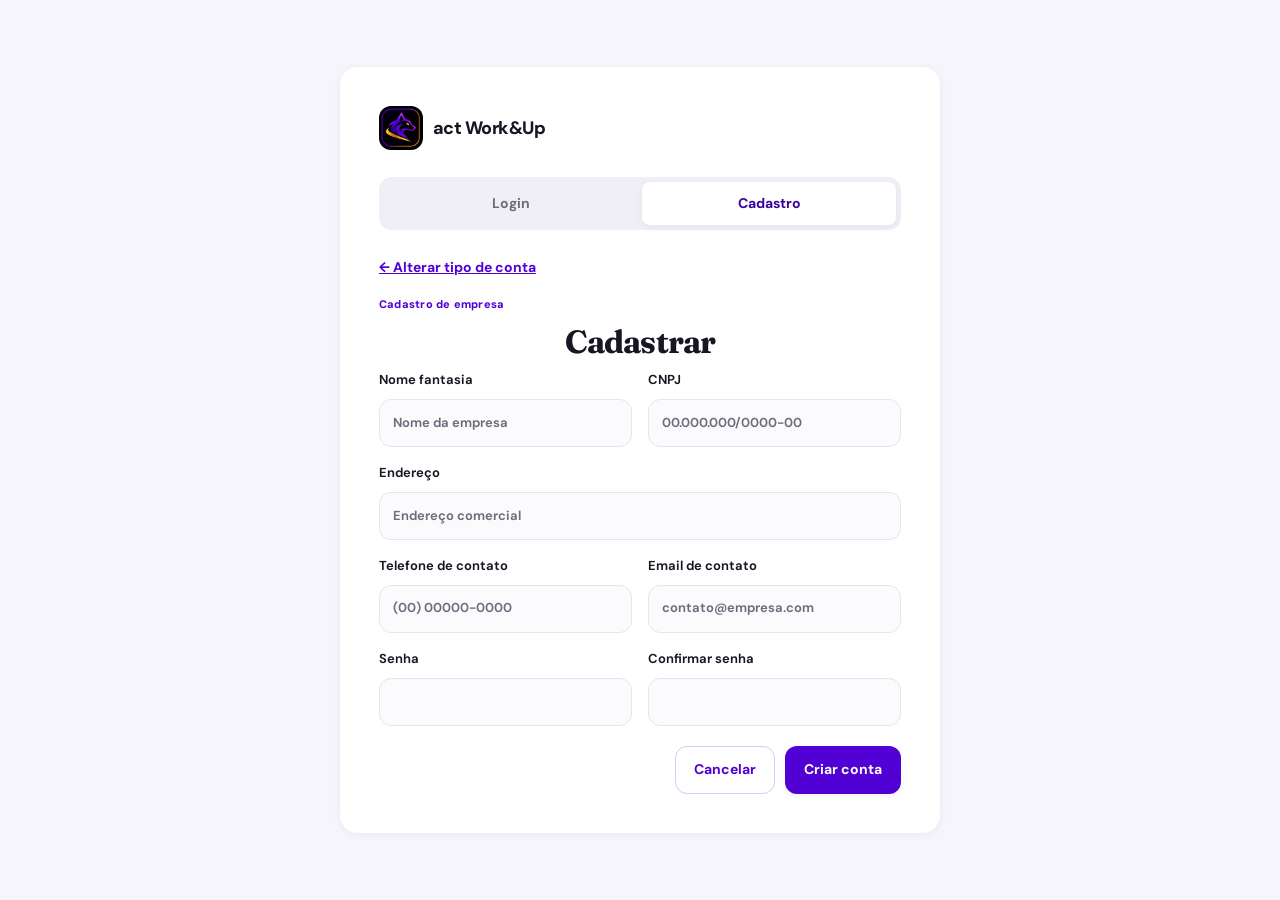
==== cadastro-empresa.html @ 47bf5ed0 "arrumando os caminhos" ====
<!doctype html>
<html lang="pt-BR">
<head>
  <meta charset="utf-8">
  <meta name="viewport" content="width=device-width, initial-scale=1">
  <meta name="theme-color" content="#5101D4">
  <title>Cadastro de empresa — act Work&amp;Up</title>
  <meta name="description" content="Cadastre sua empresa no act Work&amp;Up.">
  <link rel="preconnect" href="https://fonts.googleapis.com">
  <link rel="preconnect" href="https://fonts.gstatic.com" crossorigin>
  <link href="https://fonts.googleapis.com/css2?family=DM+Sans:wght@400;500;600;700;800&family=Fraunces:opsz,wght@9..144,500;9..144,600;9..144,700&display=swap" rel="stylesheet">
  <link rel="stylesheet" href="/style.css?v=6">
</head>
<body>
  <main class="auth-screen active">
    <section class="auth-card auth-card-tall">
      <a class="auth-brand" href="/login">
        <img src="/assets/logo-wolfservices.jpg" alt="">
        <span>act Work&amp;Up</span>
      </a>
      <nav class="auth-tabs" aria-label="Acesso">
        <a class="tab" href="/login">Login</a>
        <span class="tab active" aria-current="page">Cadastro</span>
      </nav>
      <a class="back-link" href="/cadastro-tipo">← Alterar tipo de conta</a>
      <p class="eyebrow">Cadastro de empresa</p>
      <h1 class="registration-title">Cadastrar</h1>
      <form class="form-grid" data-local-form>
        <label>
          Nome fantasia
          <input name="company-name" autocomplete="organization" placeholder="Nome da empresa" required>
        </label>
        <label>
          CNPJ
          <input name="cnpj" inputmode="numeric" autocomplete="off" placeholder="00.000.000/0000-00" required>
        </label>
        <label class="span-2">
          Endereço
          <input name="address" autocomplete="street-address" placeholder="Endereço comercial">
        </label>
        <label>
          Telefone de contato
          <input name="phone" type="tel" inputmode="tel" autocomplete="tel" placeholder="(00) 00000-0000">
        </label>
        <label>
          Email de contato
          <input name="email" type="email" autocomplete="email" placeholder="contato@empresa.com" required>
        </label>
        <label>
          Senha
          <input name="password" type="password" autocomplete="new-password" data-password required>
        </label>
        <label>
          Confirmar senha
          <input name="password-confirmation" type="password" autocomplete="new-password" data-password-confirm required>
        </label>
        <div class="form-actions span-2">
          <a class="btn outline" href="/cadastro-tipo">Cancelar</a>
          <button class="btn primary" type="submit" data-screen="inicio">Criar conta</button>
        </div>
      </form>
    </section>
  </main>
  <script src="/script.js?v=6"></script>
</body>
</html>
---- style.css ----
/* act Work&Up — identidade visual baseada na logo */
:root {
  color-scheme: light;
  --purple: #5101D4;
  --purple-dark: #39009B;
  --purple-soft: #F1EAFE;
  --purple-tint: #F7F2FF;
  --purple-border: #D8C8F5;
  --yellow: #E39F21;
  --yellow-soft: #FFF4D9;
  --yellow-border: #F2DCA9;
  --yellow-ink: #594000;
  --ink-on-yellow: #241600;
  --bg: #F7F6FA;
  --surface-subtle: #FAF9FC;
  --surface-soft: #F1EFF6;
  --input-bg: #FBFAFD;
  --auth-bg: #F7F5FC;
  --ink: #191522;
  --muted: #706B7B;
  --border: #E8E4EF;
  --success: #12613D;
  --success-soft: #E5F5EB;
  --success-border: #B8E5C9;
  --danger: #D93649;
  --warning: var(--yellow-ink);
  --warning-soft: #FFF1CC;
  --night: #201333;
  --lavender: #E5D6FF;
  --white: #FFFFFF;
  --space-1: 4px;
  --space-2: 8px;
  --space-3: 12px;
  --space-4: 16px;
  --space-6: 24px;
  --space-8: 32px;
  --space-12: 48px;
  --space-16: 64px;
  --purple-rgb: 81 1 212;
  --yellow-rgb: 227 159 33;
  --white-rgb: 255 255 255;
  --ink-rgb: 25 21 34;
  --deep-rgb: 12 7 25;
  --shadow-rgb: 20 12 40;
  --photo-overlay-rgb: 16 10 27;
  --hero-overlay-rgb: 28 10 54;
  --card-shadow-rgb: 32 18 59;
  --auth-shadow-rgb: 48 26 91;
  --brand-wash: rgb(var(--purple-rgb) / .11);
  --brand-wash-soft: rgb(var(--purple-rgb) / .025);
  --yellow-wash: rgb(var(--yellow-rgb) / .12);
  --white-translucent: rgb(var(--white-rgb) / .96);
  --overlay-dark: rgb(var(--ink-rgb) / .55);
  --font-body: 'DM Sans', system-ui, -apple-system, BlinkMacSystemFont, 'Segoe UI', sans-serif;
  --font-heading: 'Fraunces', Georgia, serif;
  --text-xs: 12px;
  --text-sm: 14px;
  --text-base: 16px;
  --text-lg: 20px;
  --radius-sm: 8px;
  --radius: 12px;
  --radius-lg: 18px;
  --radius-xl: 24px;
  --radius-pill: 999px;
  --shadow: 0 2px 8px rgb(var(--shadow-rgb) / .05);
  --shadow-strong: 0 12px 32px rgb(var(--deep-rgb) / .14);
  --focus-shadow: 0 0 0 3px rgb(var(--purple-rgb) / .14);
  --content: 1180px;
}
* {
  box-sizing: border-box;
}
html {
  scroll-behavior: smooth;
}
body {
  margin: 0;
  background: var(--bg);
  color: var(--ink);
  font-family: var(--font-body);
  font-size: var(--text-sm);
  line-height: 1.6;
}
button, input, select, textarea {
  font: inherit;
}
button {
  cursor: pointer;
}
img {
  max-width: 100%;
  display: block;
}
.hidden {
  display: none !important;
}
.screen {
  display: none;
  min-height: calc(100vh - 76px);
}
.screen.active {
  display: block;
}
.app-screen {
  padding: 34px 0 64px;
}
.container {
  width: min(var(--content), calc(100% - 48px));
  margin-inline: auto;
}
h1, h2, h3, p {
  margin-top: 0;
}
h1, h2, h3 {
  font-family: var(--font-heading);
}
h1 {
  font-size: clamp(32px, 4vw, 46px);
  line-height: 1.14;
  letter-spacing: -.025em;
  margin-bottom: var(--space-3);
}
h2 {
  font-size: 24px;
  line-height: 1.25;
  letter-spacing: -.015em;
  margin-bottom: var(--space-2);
}
h3 {
  font-size: var(--text-lg);
  line-height: 1.35;
  margin-bottom: var(--space-2);
}
.muted {
  color: var(--muted);
}
.eyebrow {
  color: var(--purple);
  font-size: 11px;
  font-weight: 800;
  letter-spacing: .02em;
  margin-bottom: 10px;
}
.section-heading h2::after {
  content: '';
  display: block;
  width: 38px;
  height: 3px;
  margin-top: 9px;
  border-radius: var(--radius-pill);
  background: var(--yellow);
}
.btn {
  min-height: 44px;
  padding: 11px 18px;
  border: 1px solid transparent;
  border-radius: var(--radius);
  display: inline-flex;
  align-items: center;
  justify-content: center;
  gap: 9px;
  text-decoration: none;
  font-size: 14px;
  font-weight: 700;
  transition: transform .18s ease, background .18s ease, box-shadow .18s ease;
}
.btn.primary {
  color: var(--white);
  background: var(--purple);
  box-shadow: var(--shadow);
}
.btn.primary:hover {
  background: var(--purple-dark);
}
.btn.outline {
  color: var(--purple);
  background: var(--white);
  border-color: var(--purple-border);
}
.btn.gold-btn {
  color: var(--ink-on-yellow);
  background: var(--yellow);
}
.btn.small {
  min-height: 36px;
  padding: 8px 13px;
  font-size: 12px;
}
.btn.full {
  width: 100%;
}
.inline-action, .text-action, .back-link {
  border: 0;
  background: none;
  padding: 0;
  color: var(--purple);
  font-weight: 700;
}
.inline-action:hover, .text-action:hover, .back-link:hover {
  color: var(--purple-dark);
  text-decoration: underline;
}
.back-link {
  display: inline-block;
  margin-bottom: 20px;
}
/* Autenticação */
.auth-screen {
  min-height: 100vh;
  padding: 40px 18px;
  display: none;
  align-items: center;
  justify-content: center;
  position: relative;
  isolation: isolate;
  overflow: hidden;
  background: var(--auth-bg);
}
.auth-screen::before, .auth-screen::after {
  display: none;
}
.auth-screen.active {
  display: flex;
}
.auth-card {
  width: min(100%, 450px);
  padding: 38px;
  color: var(--ink);
  background: var(--white-translucent);
  border: 1px solid rgb(var(--white-rgb) / .9);
  border-radius: var(--radius-lg);
  box-shadow: var(--shadow);
}
.auth-card-tall {
  width: min(100%, 600px);
  max-height: calc(100vh - 56px);
  overflow-y: auto;
}
.auth-brand, .brand {
  display: inline-flex;
  align-items: center;
  gap: 10px;
  text-decoration: none;
  font-weight: 800;
  letter-spacing: -.03em;
}
.auth-brand {
  color: var(--ink);
  margin-bottom: 27px;
  font-size: 18px;
}
.auth-brand img {
  width: 44px;
  height: 44px;
  object-fit: cover;
  border-radius: var(--radius);
}
.auth-card h1 {
  font-size: 32px;
  margin-bottom: 10px;
}
.auth-card .eyebrow {
  color: var(--purple);
}
.auth-card .muted, .auth-card .auth-foot {
  color: var(--muted);
}
.form-feedback {
  min-height: 0;
  margin: 0;
  color: var(--muted);
  font-size: 13px;
}
.form-feedback:not(:empty) {
  margin-top: 8px;
}
.auth-tabs {
  display: grid;
  grid-template-columns: 1fr 1fr;
  gap: 4px;
  padding: 4px;
  margin-bottom: 26px;
  background: var(--surface-soft);
  border: 1px solid var(--surface-soft);
  border-radius: var(--radius);
}
.tab {
  display: flex;
  align-items: center;
  justify-content: center;
  border: 0;
  border-radius: var(--radius-sm);
  padding: 10px;
  background: transparent;
  color: var(--muted);
  font-weight: 700;
  text-align: center;
  text-decoration: none;
  transition: background .18s, color .18s, box-shadow .18s;
}
.tab:hover {
  color: var(--purple);
}
.tab.active {
  color: var(--purple-dark);
  background: var(--white);
  box-shadow: var(--shadow);
}
.form-stack, .form-grid {
  display: grid;
  gap: var(--space-4);
}
.form-grid {
  grid-template-columns: 1fr 1fr;
}
.form-stack label, .form-grid label, .payment-summary label {
  display: grid;
  gap: 8px;
  font-size: 13px;
  font-weight: 650;
}
.auth-card input {
  min-height: 48px;
  background: var(--input-bg);
  color: var(--ink);
  border-color: var(--border);
  transition: border-color .18s, box-shadow .18s, background .18s;
}
.auth-card input:focus {
  background: var(--white);
}
input, select, textarea {
  width: 100%;
  min-height: 44px;
  padding: 11px 13px;
  border: 1px solid var(--border);
  border-radius: var(--radius);
  background: var(--white);
  color: var(--ink);
  outline: none;
}
input::placeholder,
textarea::placeholder {
  color: var(--muted);
  opacity: 1;
}
textarea {
  resize: vertical;
}
input:focus, select:focus, textarea:focus {
  border-color: var(--purple);
  box-shadow: var(--focus-shadow);
}
:where(a, button, input, select, textarea, summary):focus-visible {
  outline: 3px solid var(--purple-dark);
  outline-offset: 3px;
}
.btn.primary:focus-visible {
  outline-color: var(--yellow);
  box-shadow: var(--focus-shadow);
}
.btn.gold-btn:focus-visible {
  outline-color: var(--purple-dark);
}
.auth-card .text-action {
  color: var(--purple);
  justify-self: end;
  font-size: 12px;
}
.auth-card .btn.primary {
  min-height: 48px;
  border-radius: var(--radius);
}
.auth-foot {
  margin: 23px 0 0;
  text-align: center;
  font-size: 13px;
}
.inline-action {
  font-size: inherit;
}
.auth-card .inline-action, .auth-card .back-link {
  color: var(--purple);
}
.span-2 {
  grid-column: span 2;
}
.form-actions {
  display: flex;
  justify-content: flex-end;
  gap: 10px;
  margin-top: 4px;
}
.choice-card {
  width: min(100%, 550px);
}
.choice-card h1 {
  max-width: 430px;
}
.registration-title {
  margin: 0 auto 10px;
  text-align: center;
}
.registration-eyebrow,
.registration-intro {
  text-align: center;
}
.choice-card > .muted {
  margin-bottom: 23px;
}
.choice-option {
  width: 100%;
  display: flex;
  align-items: center;
  gap: 14px;
  text-align: left;
  padding: 17px;
  margin-top: 12px;
  border: 1px solid var(--border);
  border-radius: var(--radius);
  background: var(--white);
  color: var(--ink);
  box-shadow: var(--shadow);
  transition: transform .18s ease, border-color .18s ease, box-shadow .18s ease, background .18s ease;
}
.choice-option:hover {
  transform: translateY(-2px);
  background: var(--purple-tint);
  border-color: var(--purple-border);
  box-shadow: var(--shadow-strong);
}
.choice-option span:nth-child(2) {
  display: grid;
  gap: 3px;
}
.choice-option small {
  color: var(--muted);
  line-height: 1.4;
}
.choice-icon {
  width: 44px;
  height: 44px;
  flex: 0 0 44px;
  display: grid;
  place-items: center;
  border-radius: 13px;
  color: var(--purple);
  background: var(--purple-soft);
  font-size: 23px;
}
.choice-option .arrow {
  margin-left: auto;
  font-size: 22px;
}
.auth-card .back-link {
  margin-bottom: 18px;
}
/* Navegação principal */
.site-header {
  min-height: 76px;
  display: flex;
  align-items: center;
  justify-content: space-between;
  gap: 24px;
  padding: 10px max(var(--space-6), calc((100% - var(--content))/2));
  background: var(--white);
  border-bottom: 1px solid var(--border);
  position: sticky;
  top: 0;
  z-index: 20;
}
.brand {
  color: var(--ink);
  font-size: 19px;
  white-space: nowrap;
}
.brand img {
  width: 42px;
  height: 42px;
  object-fit: cover;
  border-radius: 12px;
}
.main-nav {
  display: flex;
  align-items: center;
  gap: 8px;
}
.nav-link {
  display: inline-flex;
  align-items: center;
  gap: 7px;
  border: 0;
  background: transparent;
  color: var(--muted);
  padding: 10px 13px;
  border-radius: 9px;
  font-size: 13px;
  font-weight: 600;
  white-space: nowrap;
}
.nav-link .ui-icon {
  width: 16px;
  height: 16px;
  flex-basis: 16px;
}
.nav-link:hover, .nav-link.active {
  color: var(--purple);
  background: var(--purple-soft);
}
.user-menu {
  display: flex;
  align-items: center;
  gap: 9px;
  border: 0;
  background: transparent;
  font-size: 13px;
  font-weight: 700;
  white-space: nowrap;
}
#site-header .user-menu .avatar {
  color: var(--white);
  background: var(--purple);
}
#site-header .user-menu .avatar img {
  display: none;
}
.avatar {
  width: 38px;
  height: 38px;
  flex: 0 0 auto;
  display: inline-grid;
  place-items: center;
  border-radius: 50%;
  background: var(--purple-soft);
  color: var(--purple-dark);
  font-size: 12px;
  font-weight: 800;
}
.avatar.gold {
  background: var(--yellow-soft);
  color: var(--yellow-ink);
}
.avatar.xl {
  width: 58px;
  height: 58px;
  font-size: 16px;
}
/* Início */
.hero {
  position: relative;
  isolation: isolate;
  display: flex;
  flex-direction: column;
  justify-content: space-between;
  gap: 48px;
  width: 100vw;
  max-width: none;
  min-height: calc(100svh - 76px);
  margin: -34px calc(50% - 50vw) 48px;
  padding: clamp(72px, 10vh, 120px) max(24px, calc((100% - var(--content))/2)) 64px;
  overflow: visible;
  color: var(--white);
  background-color: #152942;
  background-image:
    radial-gradient(circle, rgb(255 255 255 / .12) 1px, transparent 1.5px),
    url("https://st2.depositphotos.com/3591429/8024/i/450/depositphotos_80242242-stock-photo-group-of-diverse-people-working.jpg");
  background-size: 30px 30px, cover;
  background-position: center, center;
  background-repeat: repeat, no-repeat;
}
.hero::before {
  content: '';
  position: absolute;
  z-index: -1;
  inset: 0;
  background: rgb(17 34 58 / .9);
}
.hero-copy {
  position: relative;
  z-index: 1;
  width: min(100%, 980px);
}
.hero-copy .eyebrow {
  color: #F1B84C;
  font-size: 12px;
  letter-spacing: .11em;
  text-transform: uppercase;
}
.hero-copy h1 {
  max-width: 980px;
  margin-bottom: var(--space-4);
  color: var(--white);
  font-size: clamp(48px, 6vw, 76px);
  line-height: 1.06;
  letter-spacing: -.035em;
}
.hero-copy h1 span {
  display: block;
  color: var(--yellow);
}
.hero-copy > p:not(.eyebrow) {
  max-width: 570px;
  margin-bottom: var(--space-6);
  color: rgb(255 255 255 / .84);
  font-size: clamp(16px, 1.5vw, 19px);
}
.hero-cta {
  min-height: 48px;
  padding-inline: 22px;
  border-color: rgb(255 255 255 / .78);
  border-radius: var(--radius-pill);
  color: var(--white);
  background: transparent;
}
.hero-cta:focus-visible {
  outline: 3px solid var(--yellow);
  outline-offset: 3px;
}
.hero .hero-cta:hover {
  transform: none;
}
.hero-benefits {
  position: relative;
  z-index: 1;
  display: grid;
  grid-template-columns: repeat(3, minmax(0, 1fr));
  gap: var(--space-4);
  width: min(100%, var(--content));
  margin: 0 auto;
  transform: translateY(40px);
}
.hero-benefit {
  display: flex;
  align-items: flex-start;
  gap: var(--space-3);
  min-width: 0;
  min-height: 112px;
  padding: 22px;
  border: 1px solid var(--border);
  border-radius: var(--radius);
  color: var(--ink);
  background: var(--white);
  box-shadow: var(--shadow-strong);
}
.hero-benefit-icon {
  width: 42px;
  height: 42px;
  flex: 0 0 42px;
  display: grid;
  place-items: center;
  border-radius: var(--radius-sm);
  color: var(--purple);
  background: var(--purple-soft);
}
.hero-benefit-icon .ui-icon {
  width: 21px;
  height: 21px;
}
.hero-benefit h2 {
  margin: 1px 0 5px;
  font-family: var(--font-body);
  font-size: 15px;
  font-weight: 700;
  line-height: 1.35;
}
.hero-benefit p {
  margin: 0;
  color: var(--muted);
  font-size: 13px;
  line-height: 1.45;
}
.screen.active .hero-benefit {
  animation: hero-benefit-entry .4s ease-out both;
}
@keyframes hero-benefit-entry {
  from {
    opacity: 0;
    transform: translateY(8px);
  }
  to {
    opacity: 1;
    transform: translateY(0);
  }
}
.search-band {
  display: flex;
  justify-content: space-between;
  align-items: center;
  gap: 24px;
  padding: var(--space-6) 28px;
  border: 1px solid var(--border);
  border-radius: var(--radius-lg);
  background: var(--white);
  box-shadow: var(--shadow);
}
.search-band h2 {
  margin-bottom: 0;
}
.search-form {
  display: flex;
  width: min(560px, 58%);
  gap: 10px;
}
.section-block {
  padding-top: var(--space-12);
}
.section-heading {
  display: flex;
  align-items: center;
  justify-content: space-between;
  gap: 20px;
  margin-bottom: 22px;
}
.section-heading p {
  margin-bottom: 0;
}
.service-grid {
  display: grid;
  grid-template-columns: repeat(4, minmax(0, 1fr));
  gap: var(--space-4);
}
#inicio .service-grid {
  grid-template-columns: repeat(12, minmax(0, 1fr));
}
#inicio .service-card:nth-child(1),
#inicio .service-card:nth-child(4) {
  grid-column: span 7;
}
#inicio .service-card:nth-child(2),
#inicio .service-card:nth-child(3) {
  grid-column: span 5;
}
.service-card {
  overflow: hidden;
  border: 1px solid var(--border);
  border-radius: var(--radius-lg);
  background: var(--white);
  box-shadow: var(--shadow);
  transition: transform .18s ease, border-color .18s ease, box-shadow .18s ease;
}

.service-photo {
  min-height: 150px;
  display: flex;
  align-items: flex-end;
  justify-content: space-between;
  padding: 14px;
  color: var(--white);
  background-size: cover;
  background-position: center;
  position: relative;
  isolation: isolate;
}
.service-card .service-photo {
  min-height: 176px;
}
#inicio .service-card:nth-child(1) .service-photo,
#inicio .service-card:nth-child(4) .service-photo {
  min-height: 210px;
}
.service-photo::before {
  content: '';
  position: absolute;
  inset: 0;
  z-index: 0;
  background: rgb(var(--photo-overlay-rgb) / .48);
}
.service-photo > * {
  position: relative;
  z-index: 1;
}
.service-card .service-photo > span {
  display: inline-flex;
  align-items: center;
  gap: 7px;
  font-size: 12px;
  font-weight: 700;
}
.service-card .service-photo .ui-icon {
  width: 17px;
  height: 17px;
  flex-basis: 17px;
}
.photo-design {
  background-image: url('https://images.unsplash.com/photo-1545235617-9465d2a55698?auto=format&fit=crop&w=800&q=80');
}
.photo-repair {
  background-image: url('https://images.unsplash.com/photo-1581578731548-c64695cc6952?auto=format&fit=crop&w=800&q=80');
}
.photo-web {
  background-image: url('https://images.unsplash.com/photo-1498050108023-c5249f4df085?auto=format&fit=crop&w=800&q=80');
}
.photo-lessons {
  background-image: url('https://images.unsplash.com/photo-1509062522246-3755977927d7?auto=format&fit=crop&w=800&q=80');
}
.favorite {
  width: 44px;
  height: 44px;
  display: grid;
  place-items: center;
  border: 0;
  border-radius: 50%;
  background: rgb(var(--white-rgb) / .94);
  color: var(--purple);
  font-size: 21px;
}
.favorite.active {
  color: var(--danger);
}
.favorite .ui-icon {
  width: 20px;
  height: 20px;
}
.favorite.active .ui-icon {
  fill: currentColor;
}
.service-content {
  padding: var(--space-4);
}
.tag {
  display: inline-block;
  padding: 4px 8px;
  margin-bottom: 9px;
  border-radius: var(--radius-pill);
  color: var(--purple-dark);
  background: var(--purple-soft);
  font-size: 10px;
  font-weight: 800;
}
.service-content > p {
  min-height: 42px;
  margin-bottom: 14px;
  color: var(--muted);
  font-size: 12px;
}
.provider {
  display: flex;
  align-items: center;
  gap: 9px;
  padding-top: 12px;
  border-top: 1px solid var(--border);
}
.provider > span:last-child {
  display: grid;
  gap: 1px;
}
.provider strong {
  font-size: 11px;
}
.provider small {
  display: inline-flex;
  align-items: center;
  gap: 3px;
  color: var(--muted);
  font-size: 10px;
}
.provider small .ui-icon {
  width: 12px;
  height: 12px;
  flex-basis: 12px;
  color: var(--yellow-ink);
}
.provider .avatar {
  width: 32px;
  height: 32px;
}
.card-bottom {
  display: flex;
  align-items: center;
  justify-content: space-between;
  gap: 8px;
  margin-top: 14px;
}
.card-bottom > strong {
  font-size: 11px;
}
.professional-grid {
  display: grid;
  grid-template-columns: repeat(5, 1fr);
  gap: 14px;
}
.professional-card {
  display: grid;
  justify-items: center;
  gap: 5px;
  padding: 20px 10px;
  border: 1px solid var(--border);
  border-radius: var(--radius);
  background: var(--white);
  text-align: center;
  transition: transform .18s ease, border-color .18s ease, background .18s ease;
}
.professional-card strong {
  font-size: 12px;
}
.professional-card small {
  color: var(--muted);
  font-size: 10px;
}
.rating {
  display: inline-flex;
  align-items: center;
  gap: 4px;
  color: var(--yellow-ink);
  font-size: 12px;
  font-weight: 700;
}
.rating .ui-icon,
.review-card > div span .ui-icon {
  width: 14px;
  height: 14px;
  flex-basis: 14px;
}
.rating-star {
  color: var(--yellow-ink);
}
.trust-strip {
  display: grid;
  grid-template-columns: repeat(3,1fr);
  gap: 20px;
  padding: 26px;
  margin-top: var(--space-12);
  border-radius: var(--radius-lg);
  background: var(--night);
  color: var(--white);
}
.trust-strip .trust-item {
  display: grid;
  grid-template-columns: 42px minmax(0,1fr);
  align-items: center;
  gap: 4px 12px;
}
.trust-item .ui-icon {
  grid-row: span 2;
  width: 42px;
  height: 42px;
  padding: 10px;
  border-radius: 12px;
  color: var(--lavender);
  background: rgb(var(--white-rgb) / .1);
}
.trust-item strong, .trust-item span {
  grid-column: 2;
}
.trust-strip strong {
  font-size: 14px;
}
.trust-strip span {
  color: rgb(var(--white-rgb) / .68);
  font-size: 12px;
}
.provider-cta {
  display: flex;
  justify-content: space-between;
  align-items: center;
  gap: 24px;
  margin-top: 26px;
  padding: var(--space-8);
  border: 1px solid var(--yellow-border);
  border-radius: var(--radius-lg);
  background: var(--yellow-soft);
}
.provider-cta h2 {
  margin-bottom: 6px;
}
.provider-cta p:last-child {
  margin-bottom: 0;
  color: var(--yellow-ink);
}
/* Explorar e conteúdo interno */
.page-intro {
  padding: 18px 0 30px;
}
.page-intro h1 {
  margin-bottom: 8px;
}
.breadcrumb {
  color: var(--muted);
  font-size: 12px;
  margin-bottom: 20px;
}
.breadcrumb button {
  border: 0;
  padding: 0;
  background: none;
  color: var(--purple);
}
.explore-panel {
  padding: var(--space-6);
  border: 1px solid var(--border);
  border-radius: var(--radius-lg);
  background: var(--white);
}
.filters {
  display: grid;
  grid-template-columns: 2fr 1fr 1.2fr 1fr auto;
  align-items: end;
  gap: 12px;
  padding-bottom: 24px;
  border-bottom: 1px solid var(--border);
}
.filters label {
  display: grid;
  gap: 7px;
  font-size: 12px;
  font-weight: 700;
}
.filters input, .filters select {
  font-size: 12px;
}
.results-heading {
  margin-top: 28px;
}
.empty-state {
  padding: 40px;
  text-align: center;
  color: var(--muted);
}
/* Painéis, pedidos e pagamento */
.panel {
  padding: var(--space-6);
  border: 1px solid var(--border);
  border-radius: var(--radius-lg);
  background: var(--white);
  box-shadow: var(--shadow);
}
.payment-layout {
  max-width: 760px;
}
.payment-summary {
  padding: 30px;
}
.payment-summary h2 {
  display: flex;
  align-items: center;
  gap: 9px;
}
.payment-summary h2 .ui-icon {
  color: var(--purple);
}
.payment-summary h2 {
  margin-bottom: 24px;
}
.summary-row {
  display: flex;
  justify-content: space-between;
  gap: 16px;
  padding: 13px 0;
  border-bottom: 1px solid var(--border);
  font-size: 13px;
}
.summary-row span {
  color: var(--muted);
}
.summary-row.total {
  padding-block: 18px;
  font-size: 16px;
}
.summary-row.total strong {
  color: var(--purple);
}
.pix-code {
  display: flex;
  align-items: center;
  gap: 22px;
  padding: 24px 0;
}
.qr-placeholder {
  width: 150px;
  height: 150px;
  display: grid;
  place-items: center;
  flex: 0 0 auto;
  border: 1px dashed var(--purple-border);
  border-radius: 12px;
  color: var(--purple);
  background: var(--purple-tint);
  font-weight: 800;
  text-align: center;
}
.copy-field {
  display: flex;
  gap: 8px;
}
.secure-note {
  padding: 16px;
  margin-top: 20px;
  border-radius: 12px;
  background: var(--success-soft);
  color: var(--success);
}
.secure-note strong {
  display: flex;
  align-items: center;
  gap: 8px;
}
.secure-note .ui-icon {
  width: 20px;
  height: 20px;
  flex-basis: 20px;
}
.secure-note p {
  margin: 4px 0 0;
  font-size: 12px;
}
.payment-status {
  display: flex;
  gap: 12px;
  align-items: center;
  padding: 17px;
  margin-top: 16px;
  border: 1px solid var(--yellow-border);
  border-radius: 12px;
  background: var(--yellow-soft);
}
.payment-status > .ui-icon {
  width: 20px;
  height: 20px;
  flex-basis: 20px;
  color: var(--warning);
}
.payment-status small {
  display: block;
  color: var(--muted);
  margin-top: 3px;
}
.status-dot {
  width: 10px;
  height: 10px;
  border-radius: 50%;
  background: var(--warning);
}
.dashboard-columns {
  display: grid;
  grid-template-columns: 1fr 1fr;
  gap: 20px;
  align-items: stretch;
}
.order-card {
  padding: 17px;
  margin-top: 14px;
  border: 1px solid var(--border);
  border-radius: 12px;
  background: var(--white);
}
.order-card h3 {
  margin-top: 9px;
}
.order-card p {
  color: var(--muted);
  font-size: 12px;
}
.order-footer {
  display: flex;
  align-items: center;
  justify-content: space-between;
  gap: 10px;
  padding-top: 12px;
  border-top: 1px solid var(--border);
  font-size: 12px;
}
.status-pill {
  display: inline-flex;
  align-items: center;
  gap: 5px;
  padding: 5px 9px;
  border-radius: 20px;
  font-size: 10px;
  font-weight: 800;
}
.status-pill .ui-icon {
  width: 13px;
  height: 13px;
  flex-basis: 13px;
}
.status-pill.pending {
  color: var(--yellow-ink);
  background: var(--warning-soft);
}
.status-pill.success {
  color: var(--success);
  background: var(--success-soft);
}
.wide {
  display: flex;
  justify-content: space-between;
  align-items: center;
  gap: 20px;
}
.wide > div:last-child {
  display: grid;
  justify-items: end;
  gap: 10px;
}
.provider-services {
  align-self: stretch;
  display: flex;
  flex-direction: column;
  align-items: flex-start;
  justify-content: center;
}
.provider-services .muted {
  max-width: 390px;
  margin-bottom: 20px;
}
.service-dialog {
  width: min(560px, calc(100% - 32px));
  max-height: min(90vh, 850px);
  overflow-y: auto;
  padding: 28px;
  border: 1px solid var(--border);
  border-radius: var(--radius-lg);
  color: var(--ink);
  background: var(--white);
  box-shadow: var(--shadow-strong);
}
.service-dialog[open] {
  display: block;
}
.service-dialog::backdrop {
  background: var(--overlay-dark);
  backdrop-filter: blur(3px);
}
.service-dialog-header {
  display: flex;
  align-items: flex-start;
  justify-content: space-between;
  gap: 18px;
}
.service-dialog-header .eyebrow {
  margin-bottom: 5px;
}
.service-dialog-header h2 {
  margin-bottom: 0;
}
.service-dialog > .muted {
  margin: 10px 0 20px;
}
.dialog-close {
  width: 36px;
  height: 36px;
  flex: 0 0 36px;
  display: grid;
  place-items: center;
  border: 0;
  border-radius: 50%;
  color: var(--muted);
  background: var(--surface-soft);
  font-size: 24px;
  line-height: 1;
}
.dialog-close:hover {
  color: var(--ink);
  background: var(--surface-soft);
}
.service-dialog .form-actions {
  justify-content: flex-end;
}
/* Configurações */
.settings-layout {
  display: grid;
  grid-template-columns: 260px 1fr;
  gap: 20px;
  align-items: start;
}
.settings-menu {
  display: grid;
  gap: 7px;
}
.settings-item {
  display: flex;
  align-items: center;
  gap: 10px;
  border: 0;
  border-radius: 9px;
  padding: 12px;
  background: transparent;
  color: var(--muted);
  text-align: left;
  font-weight: 600;
}
.settings-item .ui-icon {
  width: 17px;
  height: 17px;
  flex-basis: 17px;
}
.settings-item.active, .settings-item:hover {
  color: var(--purple);
  background: var(--purple-soft);
}
.account-mini {
  display: flex;
  align-items: center;
  gap: 10px;
  padding-top: 18px;
  margin-top: 16px;
  border-top: 1px solid var(--border);
}
.account-mini div {
  display: grid;
}
.account-mini strong {
  font-size: 12px;
}
.account-mini small {
  color: var(--muted);
  font-size: 10px;
}
.settings-pane {
  display: none;
}
.settings-pane.active {
  display: block;
}
.profile-edit {
  display: flex;
  align-items: center;
  gap: 18px;
  padding: 20px 0;
  margin: 12px 0;
  border-block: 1px solid var(--border);
}
.profile-edit p {
  margin: 3px 0 10px;
  font-size: 12px;
}
.settings-pane input[type="checkbox"] {
  width: auto;
  min-height: 0;
  margin-right: 8px;
  accent-color: var(--purple);
}
.settings-pane label:has(input[type="checkbox"]) {
  display: flex;
  align-items: center;
  font-weight: 500;
}
.profile-avatar {
  width: 82px;
  height: 82px;
  font-size: 22px;
}
/* Perfil público */
.public-profile {
  padding: 0;
  overflow: hidden;
}
.profile-cover {
  min-height: 230px;
  align-items: flex-start;
}
.cover-label {
  display: inline-flex;
  align-items: center;
  gap: 8px;
  max-width: 100%;
  padding: 9px 12px;
  border: 1px solid rgb(var(--white-rgb) / .25);
  border-radius: 999px;
  background: rgb(var(--photo-overlay-rgb) / .56);
  font-size: 13px;
  font-weight: 700;
  line-height: 1.35;
}
.ui-icon {
  width: 18px;
  height: 18px;
  flex: 0 0 18px;
  display: inline-block;
}
.public-profile-head {
  padding-bottom: 20px;
  border-bottom: 1px solid var(--border);
}
.public-person {
  display: flex;
  align-items: flex-start;
  gap: 18px;
  padding: 0 28px;
  position: relative;
}
.public-person > div {
  min-width: 0;
  padding-top: 14px;
}
.public-person .profile-avatar {
  transform: translateY(-34px);
}
.public-person .eyebrow {
  margin-bottom: 5px;
}
.public-person h1 {
  font-size: 28px;
  margin-bottom: 3px;
}
.public-info-grid {
  display: grid;
  grid-template-columns: 1.5fr 1fr;
  gap: 30px;
  padding: 28px;
}
.public-info-grid h2 {
  font-size: 19px;
  margin-top: 18px;
}
.public-info-grid p {
  color: var(--muted);
  font-size: 13px;
}
.info-box {
  padding: 17px;
  margin-bottom: 12px;
  border: 1px solid var(--border);
  border-radius: 12px;
}
.icon-heading {
  display: flex;
  align-items: center;
  gap: 8px;
}
.icon-heading .ui-icon, .info-box p .ui-icon {
  color: var(--purple);
}
.info-box p {
  display: flex;
  align-items: flex-start;
  gap: 9px;
  margin: 8px 0 0;
  line-height: 1.45;
}
.info-box p .ui-icon {
  margin-top: 1px;
}
.reviews-block {
  padding: 24px 28px;
  border-top: 1px solid var(--border);
}
.reviews-block h2 {
  display: flex;
  align-items: center;
  gap: 9px;
}
.reviews-block h2 .ui-icon {
  color: var(--yellow);
}
.reviews-block p {
  margin-bottom: 0;
}
.profile-actions {
  display: flex;
  justify-content: flex-end;
  gap: 10px;
  padding: 20px 28px;
  background: var(--surface-subtle);
}
/* Mensagens */
.messages-layout {
  display: grid;
  grid-template-columns: 280px 1fr;
  min-height: 590px;
  padding: 0;
  overflow: hidden;
}
.conversation-list {
  padding: 22px 14px;
  border-right: 1px solid var(--border);
}
.conversation-list h2 {
  padding-inline: 8px;
  font-size: 19px;
}
.conversation-list h2, .safety-banner {
  display: flex;
  align-items: center;
  gap: 8px;
}
.conversation-list h2 .ui-icon {
  width: 19px;
  height: 19px;
  color: var(--purple);
}
.conversation {
  width: 100%;
  display: flex;
  align-items: center;
  gap: 10px;
  padding: 12px 8px;
  border: 0;
  border-radius: 10px;
  background: transparent;
  text-align: left;
}
.conversation.active, .conversation:hover {
  background: var(--purple-soft);
}
.conversation span:last-child {
  display: grid;
  gap: 3px;
}
.conversation strong {
  font-size: 12px;
}
.conversation small {
  color: var(--muted);
  font-size: 10px;
}
.chat-panel {
  display: flex;
  flex-direction: column;
  min-width: 0;
}
.chat-header {
  display: flex;
  justify-content: space-between;
  align-items: center;
  padding: 17px 20px;
  border-bottom: 1px solid var(--border);
}
.chat-header div {
  display: grid;
}
.chat-header strong {
  font-size: 13px;
}
.chat-header small {
  color: var(--success);
  font-size: 11px;
}
.safety-banner {
  justify-content: center;
  margin: 15px 20px;
  padding: 11px 14px;
  border-radius: 9px;
  background: var(--yellow-soft);
  color: var(--yellow-ink);
  font-size: 11px;
  text-align: center;
}
.safety-banner .ui-icon {
  width: 17px;
  height: 17px;
  flex-basis: 17px;
}
.chat-messages {
  flex: 1;
  display: flex;
  flex-direction: column;
  align-items: flex-start;
  gap: 13px;
  padding: 20px;
}
.message {
  max-width: min(75%, 480px);
  padding: 12px 15px;
  border-radius: 14px;
  font-size: 13px;
}
.message.received {
  background: var(--surface-soft);
  border-bottom-left-radius: 4px;
}
.message.sent {
  align-self: flex-end;
  color: var(--white);
  background: var(--purple);
  border-bottom-right-radius: 4px;
}
.message-form {
  display: flex;
  gap: 9px;
  padding: 16px 20px;
  border-top: 1px solid var(--border);
}
.site-footer {
  display: none;
  justify-content: space-between;
  padding: 22px max(24px, calc((100% - var(--content))/2));
  color: var(--muted);
  font-size: 11px;
  border-top: 1px solid var(--border);
  background: var(--white);
}
body:has(.app-screen.active) .site-footer {
  display: flex;
}
/* Responsividade: reorganiza o mesmo conteúdo, sem criar navegação mobile */
@media (max-width: 1000px) {
  .site-header {
    flex-wrap: wrap;
    gap: 10px 20px;
  }
  .main-nav {
    order: 3;
    width: 100%;
    justify-content: center;
  }
  .service-grid {
    grid-template-columns: repeat(2, minmax(0,1fr));
  }
  .filters {
    grid-template-columns: repeat(2, minmax(0,1fr));
  }
  .clear-filters {
    width: 100%;
  }
}
@media (max-width: 680px) {
  .container {
    width: min(100% - 28px, var(--content));
  }
  .site-header {
    position: static;
    padding: 12px 14px;
    justify-content: space-between;
  }
  .brand {
    font-size: 16px;
  }
  .brand img {
    width: 36px;
    height: 36px;
  }
  .user-menu span:last-child {
    display: none;
  }
  .main-nav {
    overflow-x: auto;
    justify-content: flex-start;
    gap: 2px;
  }
  .nav-link {
    gap: 5px;
    padding: 8px 9px;
    font-size: 12px;
  }
  .nav-link .ui-icon {
    width: 15px;
    height: 15px;
    flex-basis: 15px;
  }
  .app-screen {
    padding-top: 22px;
  }
  .hero {
    width: 100vw;
    max-width: none;
    min-height: calc(100svh - 112px);
    gap: 48px;
    margin: -22px 0 42px;
    padding: 66px 22px 48px;
  }
  .hero-copy h1 {
    font-size: clamp(38px, 10vw, 54px);
  }
  .hero-benefits {
    grid-template-columns: 1fr;
    gap: 10px;
    transform: translateY(30px);
  }
  .hero-benefit {
    min-height: 0;
    padding: 17px;
  }
  .search-band {
    align-items: stretch;
    flex-direction: column;
    padding: 20px;
  }
  .search-form {
    width: 100%;
  }
  .search-form .btn {
    flex: 0 0 auto;
  }
  .service-grid {
    grid-template-columns: 1fr;
  }
  #inicio .service-grid {
    grid-template-columns: 1fr;
  }
  #inicio .service-card:nth-child(n) {
    grid-column: auto;
  }
  #inicio .service-card:nth-child(n) .service-photo {
    min-height: 175px;
  }
  .app-screen.active > .container {
    animation-duration: .2s;
  }
  .service-photo {
    min-height: 175px;
  }
  .professional-grid {
    grid-template-columns: repeat(2,1fr);
  }
  .trust-strip {
    grid-template-columns: 1fr;
    gap: 17px;
  }
  .provider-cta {
    align-items: flex-start;
    flex-direction: column;
    padding: 22px;
  }
  .provider-cta .btn {
    width: 100%;
  }
  .filters {
    grid-template-columns: 1fr;
  }
  .explore-panel, .panel {
    padding: 17px;
  }
  .dashboard-columns, .settings-layout, .public-info-grid {
    grid-template-columns: 1fr;
  }
  .settings-menu {
    grid-template-columns: repeat(2,1fr);
  }
  .account-mini, .settings-menu > .btn {
    grid-column: span 2;
  }
  .messages-layout {
    grid-template-columns: 1fr;
  }
  .conversation-list {
    border-right: 0;
    border-bottom: 1px solid var(--border);
  }
  .conversation {
    width: auto;
    display: inline-flex;
    vertical-align: top;
  }
  .conversation span:last-child {
    display: none;
  }
  .chat-panel {
    min-height: 470px;
  }
  .profile-actions {
    flex-direction: column;
  }
  .profile-actions .btn {
    width: 100%;
  }
  .auth-screen {
    padding: 16px 12px;
    background-attachment: scroll;
  }
  .auth-card {
    padding: 22px 18px;
  }
  .auth-card-tall {
    max-height: calc(100vh - 32px);
    overflow-y: auto;
  }
  .service-dialog {
    padding: 22px 18px;
  }
  .form-grid {
    grid-template-columns: 1fr;
  }
  .span-2 {
    grid-column: auto;
  }
  .form-actions {
    flex-direction: column-reverse;
  }
  .form-actions .btn {
    width: 100%;
  }
  .pix-code {
    align-items: flex-start;
    flex-direction: column;
  }
  .copy-field {
    flex-direction: column;
  }
  .wide {
    align-items: flex-start;
    flex-direction: column;
  }
  .wide > div:last-child {
    justify-items: start;
  }
  .site-footer {
    padding: 18px 14px;
  }
}
/* Catálogo dinâmico, perfil profissional e demonstrações locais */
.avatar {
  position: relative;
  overflow: hidden;
}
.avatar img {
  position: absolute;
  inset: 0;
  width: 100%;
  height: 100%;
  object-fit: cover;
  border-radius: inherit;
}
.professional-card {
  width: 100%;
  color: inherit;
  font: inherit;
  cursor: pointer;
}
.service-card .service-photo {
  background-size: cover;
  background-position: center;
}
.profile-gallery {
  display: grid;
  grid-template-columns: repeat(3, minmax(0, 1fr));
  gap: 10px;
  margin: 12px 0 22px;
}
.profile-gallery img {
  width: 100%;
  aspect-ratio: 4 / 3;
  object-fit: cover;
  border-radius: 10px;
  background: var(--purple-soft);
}
.included-list {
  display: grid;
  gap: 8px;
  padding-left: 20px;
  color: var(--muted);
  font-size: 13px;
}
.profile-faq {
  display: grid;
  gap: 9px;
  margin: 12px 0 22px;
}
.profile-faq details {
  padding: 12px 14px;
  border: 1px solid var(--border);
  border-radius: 10px;
  font-size: 13px;
}
.profile-faq summary {
  color: var(--ink);
  font-weight: 700;
  cursor: pointer;
}
.profile-faq p {
  margin: 9px 0 0;
}
.profile-starting-price {
  color: var(--purple-dark) !important;
  font-weight: 800;
}
.review-list {
  display: grid;
  gap: 12px;
  margin-top: 16px;
}
.review-card {
  padding: 15px;
  border: 1px solid var(--border);
  border-radius: 11px;
}
.review-card > div {
  display: flex;
  flex-wrap: wrap;
  justify-content: space-between;
  gap: 8px;
  font-size: 12px;
}
.review-card > div span {
  display: inline-flex;
  align-items: center;
  gap: 4px;
  color: var(--yellow-ink);
  font-weight: 700;
}
.review-card > div span .ui-icon {
  color: var(--yellow-ink);
}
.review-card p {
  margin: 8px 0 0;
  color: var(--muted);
  font-size: 13px;
}
.qr-placeholder {
  padding: 9px;
  border: 1px solid var(--border);
  background: var(--white);
}
.qr-placeholder svg {
  display: block;
  width: 100%;
  height: 100%;
}
.qr-placeholder .qr-background {
  fill: var(--white);
}
.qr-placeholder .qr-module {
  fill: var(--night);
}
.payment-status.confirmed {
  border-color: var(--success-border);
  background: var(--success-soft);
}
.payment-status.confirmed > .ui-icon,
.payment-status.confirmed strong {
  color: var(--success);
}
.conversation-list {
  max-height: 590px;
  overflow-y: auto;
}
@media (hover: hover) {
  .service-card:hover {
    transform: translateY(-3px);
    border-color: var(--purple-border);
    box-shadow: var(--shadow-strong);
  }
  .professional-card:hover {
    transform: translateY(-2px);
    border-color: var(--purple-border);
    background: var(--purple-tint);
  }
  .btn:hover {
    transform: translateY(-1px);
  }
}
.app-screen.active > .container {
  animation: section-entry .28s ease-out both;
}
@keyframes section-entry {
  from {
    opacity: 0;
    transform: translateY(6px);
  }
  to {
    opacity: 1;
    transform: translateY(0);
  }
}
@media (max-width: 680px) {
  .profile-gallery {
    grid-template-columns: 1fr;
  }
  .profile-gallery img {
    max-height: 230px;
  }
}
/* Ajustes para telas estreitas e navegação por teclado */
@media (max-width: 420px) {
  .container {
    width: calc(100% - 24px);
  }
  .auth-screen {
    padding: 12px;
  }
  .auth-card {
    padding: 20px 16px;
  }
  .site-header {
    gap: 8px;
    padding-inline: 12px;
  }
  .main-nav {
    min-width: 0;
  }
  .nav-link {
    padding-inline: 8px;
  }
  .search-form {
    flex-direction: column;
  }
  .search-form .btn {
    width: 100%;
  }
  .filters {
    grid-template-columns: minmax(0, 1fr);
  }
  .filters label,
  .filters input,
  .filters select {
    min-width: 0;
  }
  .clear-filters {
    width: 100%;
  }
  .service-content {
    padding: 14px;
  }
  .card-bottom {
    align-items: flex-start;
    flex-wrap: wrap;
  }
  .card-bottom > strong {
    min-width: 0;
    overflow-wrap: anywhere;
  }
  .professional-grid {
    grid-template-columns: repeat(2, minmax(0, 1fr));
  }
  .payment-summary {
    padding: 16px;
  }
  .summary-row {
    flex-wrap: wrap;
    gap: 4px 12px;
  }
  .summary-row strong {
    overflow-wrap: anywhere;
    text-align: right;
  }
  .copy-field {
    align-items: stretch;
  }
  .copy-field input {
    min-width: 0;
    font-size: 13px;
  }
  .copy-field .btn {
    width: 100%;
  }
  .messages-layout {
    min-width: 0;
  }
  .conversation-list {
    display: grid;
    grid-template-columns: repeat(5, minmax(0, 1fr));
    gap: 4px;
  }
  .conversation-list h2 {
    grid-column: 1 / -1;
    margin-bottom: 4px;
  }
  .conversation {
    width: 100%;
    min-width: 0;
    justify-content: center;
    padding: 8px 4px;
  }
  .chat-header {
    padding: 14px 12px;
  }
  .safety-banner {
    margin-inline: 12px;
  }
  .chat-messages {
    padding: 16px 12px;
  }
  .message {
    max-width: 90%;
    overflow-wrap: anywhere;
  }
  .message-form {
    gap: 7px;
    padding: 12px;
  }
  .message-form input {
    min-width: 0;
  }
  .message-form .btn {
    flex: 0 0 auto;
    padding-inline: 12px;
  }
  .public-person {
    gap: 12px;
    padding-inline: 16px;
  }
  .public-person h1 {
    font-size: 24px;
  }
  .public-info-grid,
  .reviews-block {
    padding: 20px 16px;
  }
  .profile-actions {
    padding: 16px;
  }
  .site-footer {
    gap: 12px;
  }
}
@media (prefers-reduced-motion: reduce) {
  *,
  *::before,
  *::after {
    scroll-behavior: auto !important;
    animation-duration: .01ms !important;
    animation-iteration-count: 1 !important;
    transition-duration: .01ms !important;
  }
}
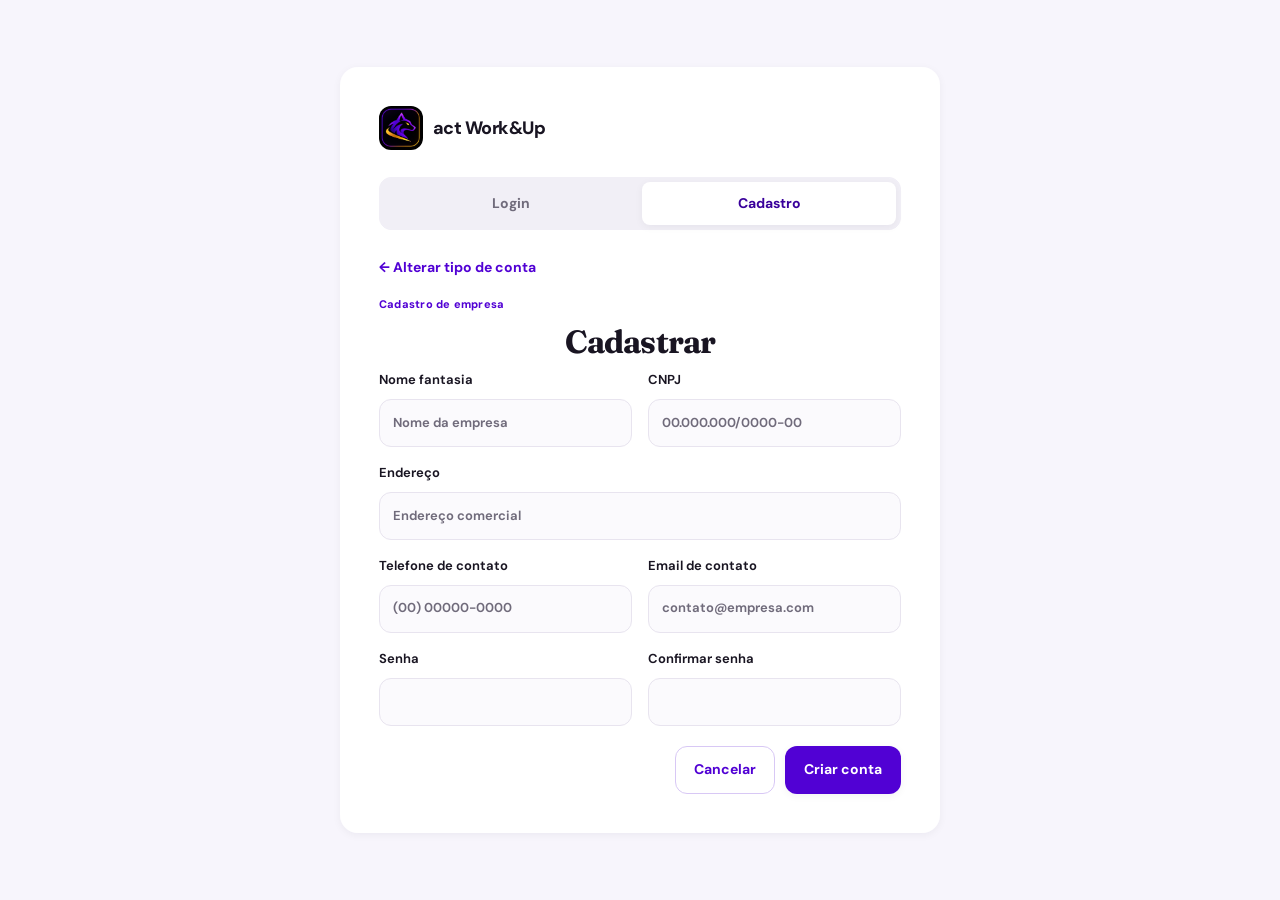
==== commit 80acfdf8: "Contas de vistitante/sem logar no site com a opcao de logar no site, Conta usuario comun sem as func" ====
--- a/cadastro-empresa.html
+++ b/cadastro-empresa.html
@@ -14,15 +14,15 @@
 <body>
   <main class="auth-screen active">
     <section class="auth-card auth-card-tall">
-      <a class="auth-brand" href="/login">
+      <a class="auth-brand" href="/login.html">
         <img src="/assets/logo-wolfservices.jpg" alt="">
         <span>act Work&amp;Up</span>
       </a>
       <nav class="auth-tabs" aria-label="Acesso">
-        <a class="tab" href="/login">Login</a>
+        <a class="tab" href="/login.html">Login</a>
         <span class="tab active" aria-current="page">Cadastro</span>
       </nav>
-      <a class="back-link" href="/cadastro-tipo">← Alterar tipo de conta</a>
+      <a class="back-link" href="/cadastro-tipo.html">← Alterar tipo de conta</a>
       <p class="eyebrow">Cadastro de empresa</p>
       <h1 class="registration-title">Cadastrar</h1>
       <form class="form-grid" data-local-form>
@@ -55,12 +55,12 @@
           <input name="password-confirmation" type="password" autocomplete="new-password" data-password-confirm required>
         </label>
         <div class="form-actions span-2">
-          <a class="btn outline" href="/cadastro-tipo">Cancelar</a>
+          <a class="btn outline" href="/cadastro-tipo.html">Cancelar</a>
           <button class="btn primary" type="submit" data-screen="inicio">Criar conta</button>
         </div>
       </form>
     </section>
   </main>
-  <script src="/script.js?v=6"></script>
+  <script src="/script.js?v=9"></script>
 </body>
 </html>
--- a/style.css
+++ b/style.css
@@ -81,6 +81,9 @@
   font-size: var(--text-sm);
   line-height: 1.6;
 }
+a {
+  text-decoration: none;
+}
 button, input, select, textarea {
   font: inherit;
 }
@@ -198,7 +201,7 @@
 }
 .inline-action:hover, .text-action:hover, .back-link:hover {
   color: var(--purple-dark);
-  text-decoration: underline;
+  text-decoration: none;
 }
 .back-link {
   display: inline-block;
@@ -456,6 +459,35 @@
   margin-bottom: 18px;
 }
 /* Navegação principal */
+[hidden] {
+  display: none !important;
+}
+
+.auth-actions {
+  display: flex;
+  align-items: center;
+  gap: 8px;
+  white-space: nowrap;
+}
+
+.auth-actions .btn {
+  min-height: 38px;
+  padding: 9px 13px;
+  font-size: 13px;
+}
+
+.auth-login {
+  color: var(--purple);
+  background: var(--white);
+  border: 1px solid var(--border);
+}
+
+.auth-register {
+  color: var(--white);
+  background: var(--purple);
+  border: 1px solid var(--purple);
+}
+
 .site-header {
   min-height: 76px;
   display: flex;
